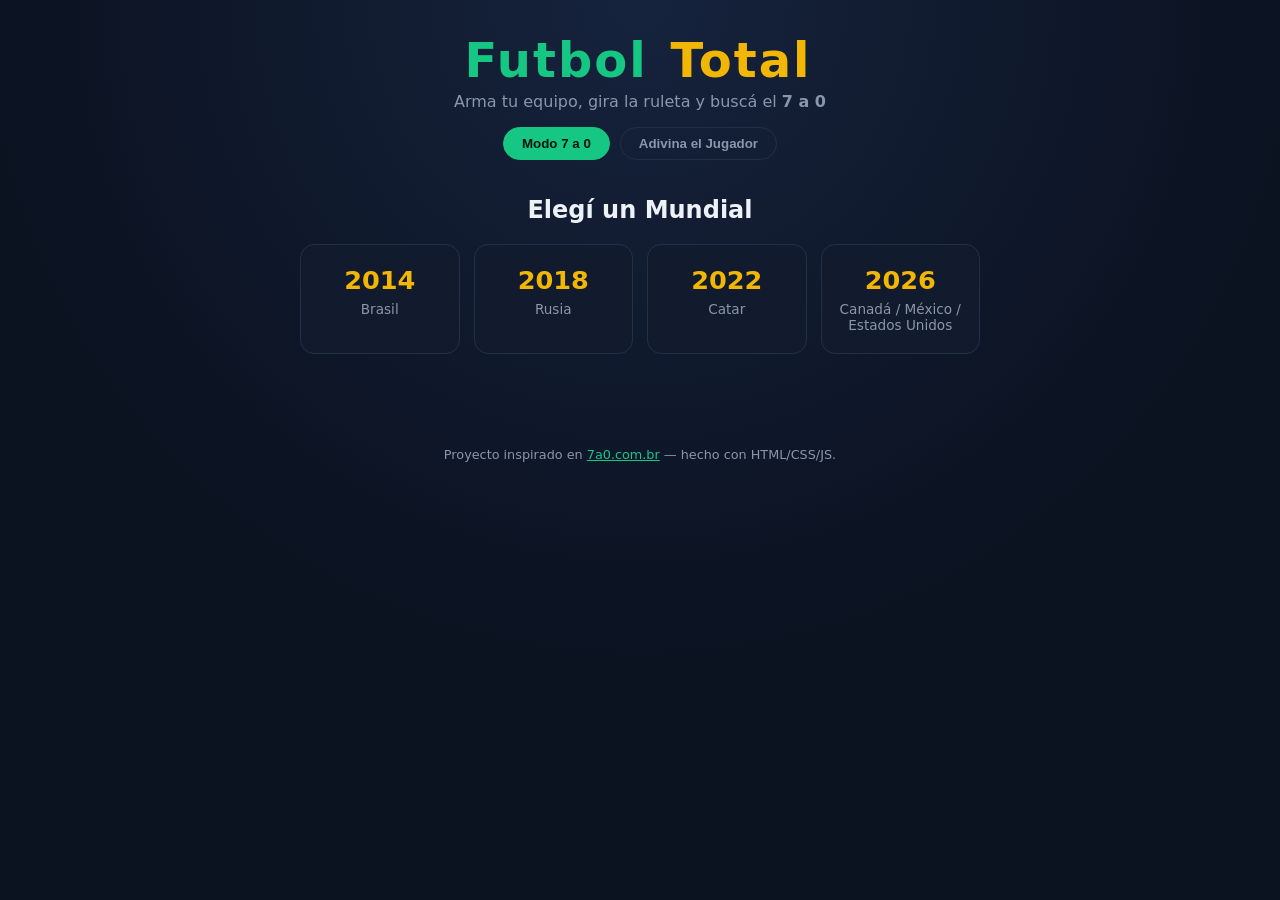
==== index.html @ fe89f57c "Add files via upload" ====
<!DOCTYPE html>
<html lang="es">
<head>
<meta charset="UTF-8">
<meta name="viewport" content="width=device-width, initial-scale=1.0">
<title>Futbol Total — Arma tu equipo de leyendas</title>
<link rel="stylesheet" href="style.css">
</head>
<body>

<header class="topbar">
  <div class="logo">Futbol <span class="dash">Total</span></div>
  <p class="tagline">Arma tu equipo, gira la ruleta y buscá el <strong>7 a 0</strong></p>
  <nav class="mode-switch">
    <button id="mode-draft" class="mode-btn active" type="button">Modo 7 a 0</button>
    <button id="mode-guess" class="mode-btn" type="button">Adivina el Jugador</button>
  </nav>
</header>

<main id="app-draft">

  <!-- Paso 1: elegir mundial -->
  <section id="screen-edition" class="screen active">
    <h2>Elegí un Mundial</h2>
    <div id="edition-list" class="edition-grid"></div>
  </section>

  <!-- Paso 2: elegir formación -->
  <section id="screen-formation" class="screen">
    <h2>Elegí una formación</h2>
    <p class="subtitle">Define qué posiciones vas a necesitar completar</p>
    <div id="formation-list" class="edition-grid"></div>
  </section>

  <!-- Paso 3: draft de jugadores -->
  <section id="screen-draft" class="screen">
    <h2>Armá tu equipo</h2>
    <p class="subtitle">Necesitás <strong>11 jugadores</strong> para completar tu plantel</p>

    <div id="position-needs" class="position-needs"></div>

    <div class="draft-mode-switch">
      <button id="draft-mode-wheel" class="mode-btn active" type="button">Girar la ruleta</button>
      <button id="draft-mode-manual" class="mode-btn" type="button">Elegir manualmente</button>
    </div>

    <div id="draft-wheel-panel">
      <div class="wheel-wrap">
        <div id="wheel" class="wheel"></div>
        <div class="wheel-pointer"></div>
      </div>
      <button id="btn-spin" class="btn btn-primary">Girar la ruleta</button>

      <div id="wheel-team-pick" class="wheel-team-pick" hidden>
        <h4>Te tocó <span id="wheel-team-name"></span> — elegí un jugador</h4>
        <input id="wheel-team-filter" class="manual-filter" type="text" placeholder="Buscar jugador...">
        <div id="wheel-team-players" class="manual-player-list"></div>
      </div>
    </div>

    <div id="draft-manual-panel" hidden>
      <input id="manual-filter" class="manual-filter" type="text" placeholder="Buscar jugador o selección...">
      <div id="manual-player-list" class="manual-player-list"></div>
    </div>

    <div class="squad">
      <h3>Tu equipo <span id="squad-count">(0/5)</span></h3>
      <ul id="squad-list" class="squad-list"></ul>
    </div>

    <button id="btn-play" class="btn btn-accent" disabled>Jugar el torneo</button>
  </section>

  <!-- Paso 3: torneo / partidos -->
  <section id="screen-match" class="screen">
    <h2 id="match-phase-title">Fase de Grupos</h2>
    <p class="subtitle" id="match-phase-subtitle">Jugá tus partidos de grupo</p>

    <div id="group-table-wrap" class="group-table-wrap">
      <table class="group-table">
        <thead>
          <tr>
            <th>Equipo</th><th>Pts</th><th>PJ</th><th>G</th><th>E</th><th>P</th><th>GF</th><th>GC</th><th>DG</th>
          </tr>
        </thead>
        <tbody id="group-table-body"></tbody>
      </table>
    </div>

    <div class="scoreboard">
      <div class="side">
        <span class="side-label">Tu equipo</span>
        <span id="score-you" class="score">0</span>
      </div>
      <span class="vs">VS</span>
      <div class="side">
        <span id="opponent-name" class="side-label">Rival</span>
        <span id="score-opp" class="score">0</span>
      </div>
    </div>

    <div class="round-tracker" id="round-tracker"></div>

    <button id="btn-next-match" class="btn btn-primary">Jugar siguiente partido</button>

    <div id="match-log" class="match-log"></div>
  </section>

  <!-- Paso 4: resultado final -->
  <section id="screen-result" class="screen">
    <h2 id="result-title">Resultado</h2>
    <p id="result-text" class="subtitle"></p>
    <button id="btn-restart" class="btn btn-primary">Jugar de nuevo</button>
  </section>

</main>

<main id="app-guess" hidden>

  <section id="guess-screen" class="screen active">
    <h2>Adivina el Jugador</h2>
    <p class="subtitle" id="guess-subtitle">Tenés <strong id="guess-remaining">8</strong> intentos</p>

    <div id="guess-edition-picker" class="edition-pill-group"></div>

    <form id="guess-form" class="guess-form" autocomplete="off">
      <div class="guess-input-wrap">
        <input
          id="guess-input"
          type="text"
          placeholder="Escribí el nombre de un jugador..."
          autocomplete="off"
          required
        >
        <ul id="guess-suggestions" class="guess-suggestions" hidden></ul>
      </div>
      <button type="submit" class="btn btn-primary">Adivinar</button>
    </form>

    <div class="hint-box">
      <button id="btn-hint" type="button" class="btn btn-hint">💡 Pedir pista (0/4)</button>
      <ul id="hints-list" class="hints-list"></ul>
    </div>

    <div class="guess-table-wrap">
      <table class="guess-table">
        <thead>
          <tr>
            <th>Jugador</th>
            <th>Selección</th>
            <th>Confederación</th>
            <th>Grupo</th>
            <th>Inicial</th>
            <th>Letras</th>
            <th>Coincidencia</th>
          </tr>
        </thead>
        <tbody id="guess-tbody"></tbody>
      </table>
    </div>

    <div id="guess-result" class="guess-result"></div>
    <button id="btn-guess-restart" class="btn btn-accent" hidden>Jugar de nuevo</button>
  </section>

</main>

<footer>
  <p>Proyecto inspirado en <a href="https://7a0.com.br/es" target="_blank" rel="noopener">7a0.com.br</a> — hecho con HTML/CSS/JS.</p>
</footer>

<script src="data/mundiales.js?v=13"></script>
<script src="data/confederaciones.js?v=13"></script>
<script src="data/banderas.js?v=13"></script>
<script src="game.js?v=13"></script>
<script src="guess.js?v=13"></script>
<script src="mode-switch.js?v=13"></script>
</body>
</html>
---- style.css ----
:root {
  --bg: #0b1220;
  --bg-card: #121b2e;
  --green: #16c784;
  --green-dark: #0e9c68;
  --gold: #f2b705;
  --red: #e5484d;
  --text: #eef2f7;
  --text-dim: #8996ab;
  --border: #223047;
}

* { box-sizing: border-box; }

[hidden] { display: none !important; }

body {
  margin: 0;
  min-height: 100vh;
  background: radial-gradient(circle at 50% 0%, #16233d 0%, var(--bg) 60%);
  color: var(--text);
  font-family: "Segoe UI", system-ui, -apple-system, sans-serif;
  display: flex;
  flex-direction: column;
  align-items: center;
}

.topbar {
  text-align: center;
  padding: 32px 16px 16px;
}

.logo {
  font-size: 3rem;
  font-weight: 900;
  letter-spacing: 2px;
  color: var(--green);
}
.logo .dash {
  color: var(--gold);
  margin: 0 4px;
}

.tagline {
  color: var(--text-dim);
  margin: 4px 0 0;
}

main {
  width: 100%;
  max-width: 720px;
  padding: 0 20px 60px;
}

.screen {
  display: none;
  animation: fade .25s ease;
}
.screen.active {
  display: block;
}

@keyframes fade {
  from { opacity: 0; transform: translateY(6px); }
  to { opacity: 1; transform: translateY(0); }
}

h2 {
  text-align: center;
  margin-bottom: 4px;
}

.subtitle {
  text-align: center;
  color: var(--text-dim);
  margin-top: 0;
}

/* Selección de edición */
.edition-grid {
  display: grid;
  grid-template-columns: repeat(auto-fit, minmax(140px, 1fr));
  gap: 14px;
  margin-top: 20px;
}

.edition-card {
  background: var(--bg-card);
  border: 1px solid var(--border);
  border-radius: 14px;
  padding: 20px 14px;
  text-align: center;
  cursor: pointer;
  transition: transform .15s ease, border-color .15s ease;
}
.edition-card:hover {
  transform: translateY(-4px);
  border-color: var(--green);
}
.edition-card .year {
  font-size: 1.6rem;
  font-weight: 800;
  color: var(--gold);
}
.edition-card .host {
  color: var(--text-dim);
  font-size: .85rem;
  margin-top: 6px;
}

/* Ruleta */
.wheel-wrap {
  position: relative;
  width: 220px;
  height: 220px;
  margin: 24px auto;
}
.wheel {
  width: 100%;
  height: 100%;
  border-radius: 50%;
  border: 6px solid var(--gold);
  background: conic-gradient(var(--green) 0 25%, var(--green-dark) 25% 50%, var(--green) 50% 75%, var(--green-dark) 75% 100%);
  display: flex;
  align-items: center;
  justify-content: center;
  font-weight: 700;
  text-align: center;
  padding: 20px;
  transition: transform 2.2s cubic-bezier(.17,.67,.2,1.01);
}
.wheel-pointer {
  position: absolute;
  top: -10px;
  left: 50%;
  transform: translateX(-50%);
  width: 0; height: 0;
  border-left: 10px solid transparent;
  border-right: 10px solid transparent;
  border-top: 18px solid var(--red);
}

.btn {
  display: block;
  margin: 20px auto;
  padding: 12px 28px;
  border: none;
  border-radius: 999px;
  font-size: 1rem;
  font-weight: 700;
  cursor: pointer;
  transition: opacity .15s ease, transform .1s ease;
}
.btn:active { transform: scale(.97); }
.btn:disabled { opacity: .4; cursor: not-allowed; }

.btn-primary {
  background: var(--green);
  color: #04140c;
}
.btn-accent {
  background: var(--gold);
  color: #241a00;
}

.squad {
  background: var(--bg-card);
  border: 1px solid var(--border);
  border-radius: 14px;
  padding: 16px 20px;
  margin-top: 24px;
}
.squad h3 {
  margin-top: 0;
}
.squad-list {
  list-style: none;
  padding: 0;
  margin: 0;
  display: flex;
  flex-direction: column;
  gap: 8px;
}
.squad-list li {
  background: var(--bg);
  border: 1px solid var(--border);
  border-radius: 8px;
  padding: 8px 12px;
  display: flex;
  justify-content: space-between;
}
.squad-list .player-team {
  color: var(--text-dim);
  font-size: .85rem;
}

/* Marcador */
.scoreboard {
  display: flex;
  align-items: center;
  justify-content: center;
  gap: 24px;
  margin: 24px 0;
}
.side {
  text-align: center;
  min-width: 120px;
}
.side-label {
  display: block;
  color: var(--text-dim);
  margin-bottom: 6px;
}
.score {
  font-size: 2.6rem;
  font-weight: 900;
}
.vs {
  color: var(--gold);
  font-weight: 700;
}

.round-tracker {
  display: flex;
  justify-content: center;
  gap: 8px;
  margin-bottom: 20px;
}
.round-dot {
  width: 14px;
  height: 14px;
  border-radius: 50%;
  background: var(--border);
}
.round-dot.win { background: var(--green); }
.round-dot.lose { background: var(--red); }
.round-dot.current { outline: 2px solid var(--gold); }

.match-log {
  margin-top: 20px;
  display: flex;
  flex-direction: column;
  gap: 6px;
}
.match-log .entry {
  background: var(--bg-card);
  border: 1px solid var(--border);
  border-radius: 8px;
  padding: 8px 12px;
  font-size: .9rem;
}

footer {
  color: var(--text-dim);
  font-size: .8rem;
  text-align: center;
  padding: 20px;
}
footer a {
  color: var(--green);
}

#result-title.win { color: var(--green); }
#result-title.lose { color: var(--red); }

/* Switch de modo */
.mode-switch {
  display: flex;
  justify-content: center;
  gap: 10px;
  margin-top: 16px;
}
.mode-btn {
  background: transparent;
  border: 1px solid var(--border);
  color: var(--text-dim);
  padding: 8px 18px;
  border-radius: 999px;
  font-weight: 700;
  cursor: pointer;
}
.mode-btn.active {
  background: var(--green);
  border-color: var(--green);
  color: #04140c;
}

.edition-pill-group {
  display: flex;
  justify-content: center;
  flex-wrap: wrap;
  gap: 8px;
  margin: 14px 0 6px;
}
.pill-btn {
  background: var(--bg-card);
  border: 1px solid var(--border);
  color: var(--text);
  padding: 6px 16px;
  border-radius: 999px;
  font-weight: 700;
  cursor: pointer;
}
.pill-btn.active {
  background: var(--green);
  border-color: var(--green);
  color: #04140c;
}
.pill-btn.disabled {
  color: var(--text-dim);
  cursor: not-allowed;
  opacity: .5;
}

/* Adivina el jugador */
.guess-form {
  display: flex;
  gap: 10px;
  justify-content: center;
  margin: 20px auto;
  max-width: 480px;
}
.guess-input-wrap {
  position: relative;
  flex: 1;
}
.guess-input-wrap input {
  width: 100%;
  padding: 10px 14px;
  border-radius: 8px;
  border: 1px solid var(--border);
  background: var(--bg-card);
  color: var(--text);
  font-size: 1rem;
}
.guess-form .btn {
  margin: 0;
}

.guess-suggestions {
  position: absolute;
  top: calc(100% + 6px);
  left: 0;
  right: 0;
  z-index: 20;
  list-style: none;
  margin: 0;
  padding: 4px;
  background: var(--bg-card);
  border: 1px solid var(--border);
  border-radius: 10px;
  box-shadow: 0 8px 20px rgba(0, 0, 0, .4);
  max-height: 280px;
  overflow-y: auto;
}
.suggestion-item {
  display: flex;
  align-items: center;
  gap: 10px;
  padding: 8px 10px;
  border-radius: 6px;
  cursor: pointer;
}
.suggestion-item:hover {
  background: rgba(22, 199, 132, .15);
}
.suggestion-flag {
  font-size: 1.1rem;
}
.suggestion-name {
  flex: 1;
  text-align: left;
}
.suggestion-team {
  color: var(--text-dim);
  font-size: .8rem;
}

.hint-box {
  text-align: center;
  margin: 4px 0 18px;
}
.btn-hint {
  background: transparent;
  border: 1px dashed var(--gold);
  color: var(--gold);
  padding: 8px 18px;
  border-radius: 999px;
  font-weight: 700;
  cursor: pointer;
}
.btn-hint:disabled {
  opacity: .4;
  cursor: not-allowed;
}
.hints-list {
  list-style: none;
  margin: 10px auto 0;
  padding: 0;
  max-width: 420px;
  display: flex;
  flex-direction: column;
  gap: 6px;
}
.hints-list li {
  background: var(--bg-card);
  border: 1px solid var(--border);
  border-left: 3px solid var(--gold);
  border-radius: 6px;
  padding: 8px 12px;
  text-align: left;
  font-size: .9rem;
}

.guess-table-wrap {
  overflow-x: auto;
  margin-top: 10px;
}
.guess-table {
  width: 100%;
  border-collapse: collapse;
  font-size: .9rem;
}
.guess-table th, .guess-table td {
  padding: 8px 10px;
  text-align: center;
  border-bottom: 1px solid var(--border);
}
.guess-table th {
  color: var(--text-dim);
  font-weight: 600;
}
.guess-table td.cell.hit {
  background: rgba(22, 199, 132, .25);
  color: var(--green);
  font-weight: 700;
}
.guess-table td.cell.miss {
  background: rgba(229, 72, 77, .12);
  color: var(--text-dim);
}

.tiles-cell {
  text-align: left;
}
.tiles {
  display: inline-flex;
  gap: 3px;
  flex-wrap: wrap;
}
.tile {
  display: inline-flex;
  align-items: center;
  justify-content: center;
  width: 22px;
  height: 22px;
  border-radius: 4px;
  font-size: .75rem;
  font-weight: 800;
  text-transform: uppercase;
  color: var(--text);
  background: var(--bg);
  border: 1px solid var(--border);
}
.tile.hit {
  background: var(--green);
  border-color: var(--green);
  color: #04140c;
}
.tile.present {
  background: var(--gold);
  border-color: var(--gold);
  color: #241a00;
}
.tile.absent {
  background: var(--bg);
  color: var(--text-dim);
}
.tile.space {
  border: none;
  background: transparent;
  width: 10px;
}

.guess-result {
  text-align: center;
  margin-top: 16px;
  font-weight: 700;
  min-height: 1.4em;
}
.guess-result.win { color: var(--green); }
.guess-result.lose { color: var(--red); }
.guess-result.error { color: var(--gold); }

/* Selector de modo de draft */
.draft-mode-switch {
  display: flex;
  justify-content: center;
  gap: 10px;
  margin: 16px 0;
}

.wheel-team-pick {
  max-width: 480px;
  margin: 18px auto 0;
  text-align: center;
}
.wheel-team-pick h4 {
  margin: 0 0 10px;
}

.position-needs {
  display: flex;
  justify-content: center;
  flex-wrap: wrap;
  gap: 8px;
  margin: 4px 0 16px;
}
.need-pill {
  background: var(--bg-card);
  border: 1px solid var(--border);
  border-radius: 999px;
  padding: 5px 14px;
  font-size: .85rem;
  font-weight: 700;
  color: var(--text-dim);
}
.need-pill.done {
  border-color: var(--green);
  color: var(--green);
}

.pos-badge {
  display: inline-block;
  background: var(--border);
  color: var(--text);
  font-size: .7rem;
  font-weight: 800;
  padding: 1px 6px;
  border-radius: 4px;
  margin-right: 4px;
}

/* Selección manual de jugadores */
.manual-filter {
  display: block;
  width: 100%;
  max-width: 480px;
  margin: 0 auto 14px;
  padding: 10px 14px;
  border-radius: 8px;
  border: 1px solid var(--border);
  background: var(--bg-card);
  color: var(--text);
  font-size: 1rem;
}
.manual-player-list {
  max-height: 320px;
  overflow-y: auto;
  border: 1px solid var(--border);
  border-radius: 10px;
  background: var(--bg-card);
}
.manual-row {
  display: flex;
  align-items: center;
  gap: 10px;
  padding: 8px 12px;
  border-bottom: 1px solid var(--border);
}
.manual-row:last-child { border-bottom: none; }
.manual-name { flex: 1; }
.manual-team { color: var(--text-dim); font-size: .85rem; }

.btn-mini {
  border: 1px solid var(--green);
  background: transparent;
  color: var(--green);
  border-radius: 999px;
  padding: 4px 12px;
  font-size: .8rem;
  font-weight: 700;
  cursor: pointer;
}
.btn-mini.added {
  border-color: var(--red);
  color: var(--red);
}
.btn-mini:disabled {
  opacity: .35;
  cursor: not-allowed;
}

.squad-list li {
  align-items: center;
}
.squad-list li .btn-mini {
  border-color: var(--red);
  color: var(--red);
}

/* Tabla de grupo */
.group-table-wrap {
  overflow-x: auto;
  margin: 16px 0;
}
.group-table {
  width: 100%;
  border-collapse: collapse;
  font-size: .85rem;
}
.group-table th, .group-table td {
  padding: 6px 8px;
  text-align: center;
  border-bottom: 1px solid var(--border);
}
.group-table th:first-child, .group-table td:first-child {
  text-align: left;
}
.group-table th {
  color: var(--text-dim);
  font-weight: 600;
}
.group-table tr.qualified-row td {
  color: var(--green);
}
.group-table tr.you-row td {
  font-weight: 800;
  color: var(--gold);
}
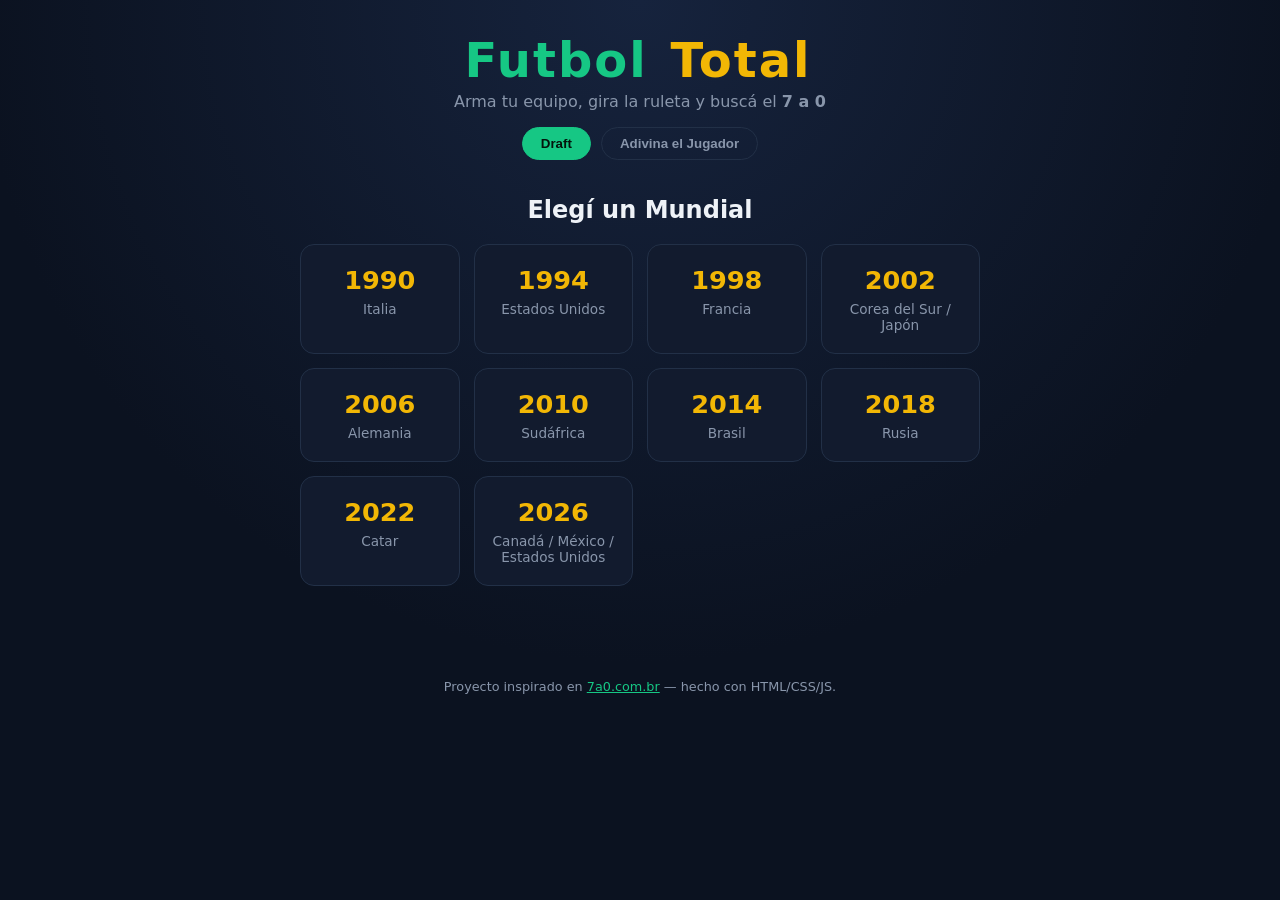
==== commit d1ec4634: "Update index.html" ====
--- a/index.html
+++ b/index.html
@@ -12,7 +12,7 @@
   <div class="logo">Futbol <span class="dash">Total</span></div>
   <p class="tagline">Arma tu equipo, gira la ruleta y buscá el <strong>7 a 0</strong></p>
   <nav class="mode-switch">
-    <button id="mode-draft" class="mode-btn active" type="button">Modo 7 a 0</button>
+    <button id="mode-draft" class="mode-btn active" type="button">Draft</button>
     <button id="mode-guess" class="mode-btn" type="button">Adivina el Jugador</button>
   </nav>
 </header>
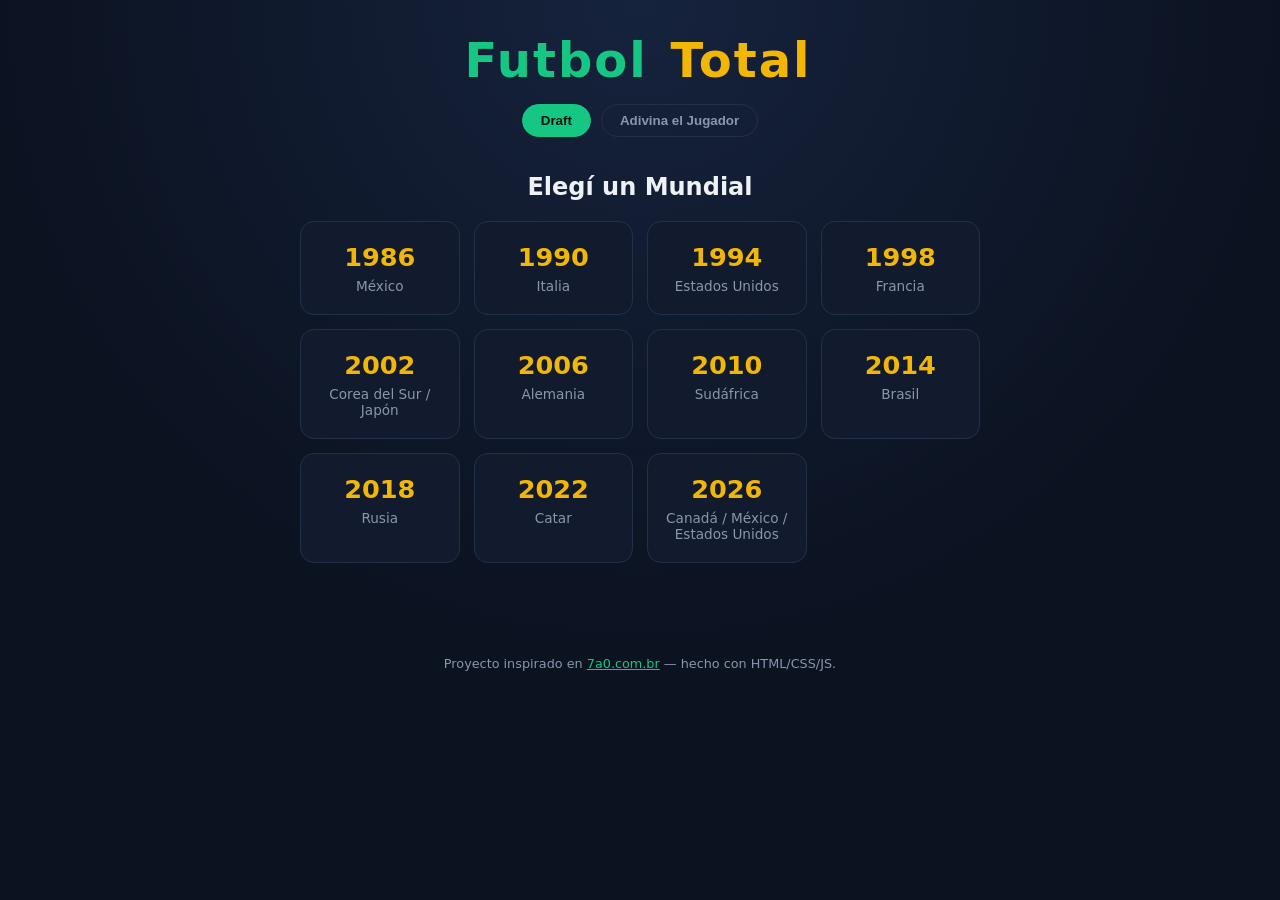
==== commit 91a77ff6: "agregar mundiales y medias" ====
--- a/index.html
+++ b/index.html
@@ -10,7 +10,6 @@
 
 <header class="topbar">
   <div class="logo">Futbol <span class="dash">Total</span></div>
-  <p class="tagline">Arma tu equipo, gira la ruleta y buscá el <strong>7 a 0</strong></p>
   <nav class="mode-switch">
     <button id="mode-draft" class="mode-btn active" type="button">Draft</button>
     <button id="mode-guess" class="mode-btn" type="button">Adivina el Jugador</button>
@@ -172,6 +171,7 @@
 <script src="data/mundiales.js?v=13"></script>
 <script src="data/confederaciones.js?v=13"></script>
 <script src="data/banderas.js?v=13"></script>
+<script src="data/ratings.js?v=13"></script>
 <script src="game.js?v=13"></script>
 <script src="guess.js?v=13"></script>
 <script src="mode-switch.js?v=13"></script>
--- a/style.css
+++ b/style.css
@@ -541,6 +541,30 @@
   margin-right: 4px;
 }
 
+.rating-badge {
+  display: inline-block;
+  min-width: 22px;
+  text-align: center;
+  font-size: .7rem;
+  font-weight: 800;
+  padding: 1px 6px;
+  border-radius: 4px;
+  margin-right: 4px;
+  background: rgba(148, 163, 184, .15);
+  color: var(--text-dim);
+  border: 1px solid var(--border);
+}
+.rating-badge.tier-elite {
+  background: rgba(250, 204, 21, .15);
+  color: #facc15;
+  border-color: rgba(250, 204, 21, .4);
+}
+.rating-badge.tier-great {
+  background: rgba(52, 211, 153, .15);
+  color: var(--green);
+  border-color: rgba(52, 211, 153, .4);
+}
+
 /* Selección manual de jugadores */
 .manual-filter {
   display: block;
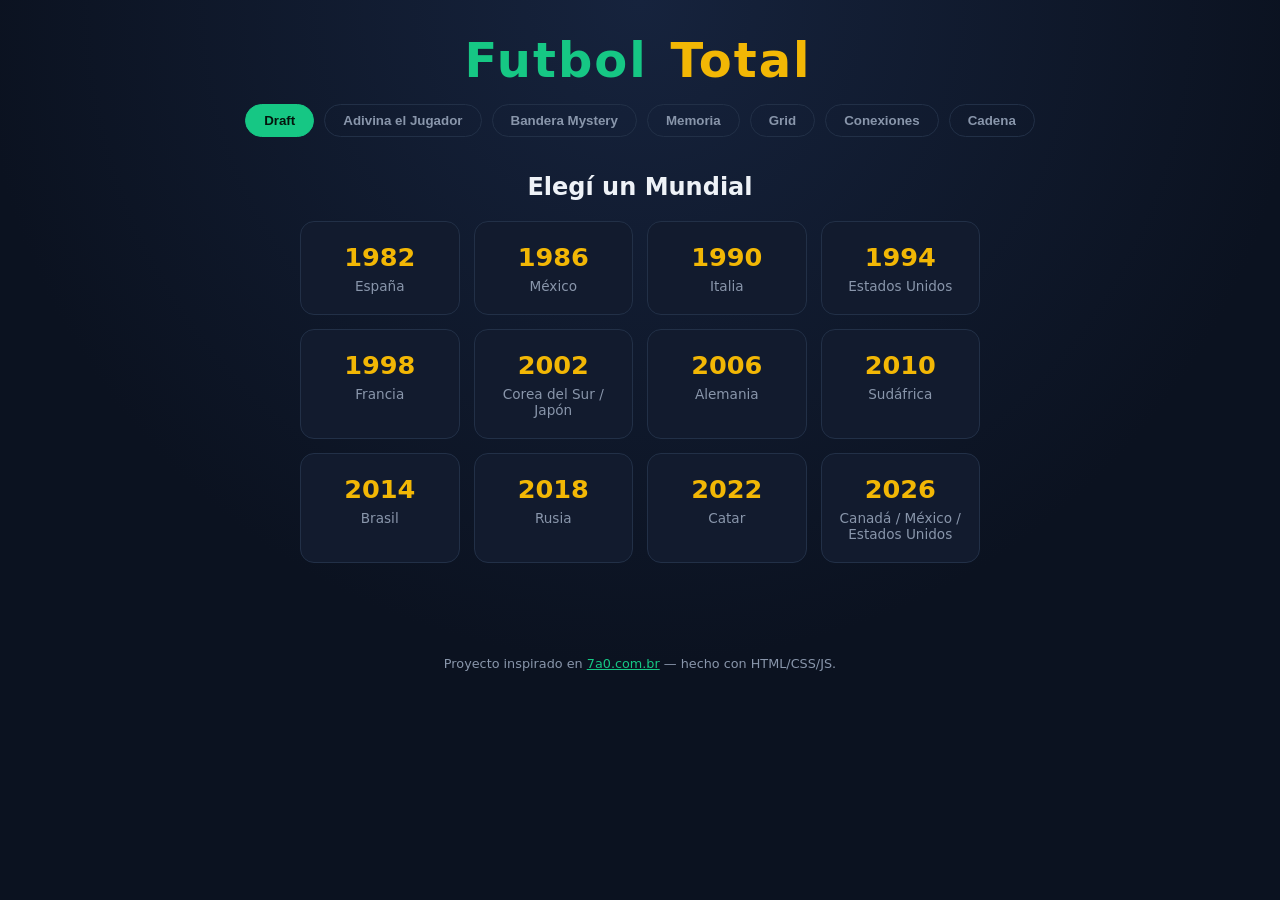
==== commit 5b8bf02d: "upgrade" ====
--- a/index.html
+++ b/index.html
@@ -13,6 +13,11 @@
   <nav class="mode-switch">
     <button id="mode-draft" class="mode-btn active" type="button">Draft</button>
     <button id="mode-guess" class="mode-btn" type="button">Adivina el Jugador</button>
+    <button id="mode-flags" class="mode-btn" type="button">Bandera Mystery</button>
+    <button id="mode-memory" class="mode-btn" type="button">Memoria</button>
+    <button id="mode-grid" class="mode-btn" type="button">Grid</button>
+    <button id="mode-connections" class="mode-btn" type="button">Conexiones</button>
+    <button id="mode-link" class="mode-btn" type="button">Cadena</button>
   </nav>
 </header>
 
@@ -60,6 +65,11 @@
     <div id="draft-manual-panel" hidden>
       <input id="manual-filter" class="manual-filter" type="text" placeholder="Buscar jugador o selección...">
       <div id="manual-player-list" class="manual-player-list"></div>
+    </div>
+
+    <div class="ai-tools">
+      <button id="btn-ai-complete" class="btn btn-ai" type="button">🤖 Completar con IA</button>
+      <button id="btn-ideal-squad" class="btn btn-ai" type="button">🏆 Equipo ideal (IA)</button>
     </div>
 
     <div class="squad">
@@ -97,6 +107,8 @@
         <span id="score-opp" class="score">0</span>
       </div>
     </div>
+
+    <div id="match-preview" class="match-preview"></div>
 
     <div class="round-tracker" id="round-tracker"></div>
 
@@ -164,16 +176,147 @@
 
 </main>
 
+<main id="app-flags" hidden>
+
+  <section id="flags-screen" class="screen active">
+    <h2>Bandera Mystery</h2>
+    <p class="subtitle">¿De qué selección es esta bandera?</p>
+
+    <div class="flag-stats">
+      <span>Racha: <strong id="flags-streak">0</strong></span>
+      <span>Mejor racha: <strong id="flags-best">0</strong></span>
+      <span>Aciertos: <strong id="flags-score">0/0</strong></span>
+    </div>
+
+    <div id="flags-emoji" class="flag-mystery-emoji">🏳️</div>
+
+    <div id="flags-options" class="flag-options"></div>
+
+    <div id="flags-feedback" class="guess-result"></div>
+    <button id="btn-flags-next" class="btn btn-primary" type="button" hidden>Siguiente bandera</button>
+  </section>
+
+</main>
+
+<main id="app-memory" hidden>
+
+  <section id="memory-screen" class="screen active">
+    <h2>Memoria de Banderas</h2>
+    <p class="subtitle" id="memory-subtitle">Encontrá todos los pares</p>
+
+    <div id="memory-difficulty" class="edition-pill-group"></div>
+
+    <div class="memory-stats">
+      <span>Movimientos: <strong id="memory-moves">0</strong></span>
+      <span>Pares: <strong id="memory-pairs">0/0</strong></span>
+    </div>
+
+    <div id="memory-grid" class="memory-grid"></div>
+
+    <div id="memory-result" class="guess-result"></div>
+    <button id="btn-memory-restart" class="btn btn-accent" type="button" hidden>Jugar de nuevo</button>
+  </section>
+
+</main>
+
+<main id="app-grid" hidden>
+
+  <section id="grid-screen" class="screen active">
+    <h2>Grid Mundialista</h2>
+    <p class="subtitle">Nombrá un jugador que cumpla las dos categorías de cada celda (un jugador por celda, una selección por celda)</p>
+
+    <div class="grid-stats">
+      <span>Aciertos: <strong id="grid-score">0/9</strong></span>
+    </div>
+
+    <div id="grid-board" class="grid-board"></div>
+
+    <div id="grid-result" class="guess-result"></div>
+    <button id="btn-grid-new" class="btn btn-accent" type="button">Nueva grilla</button>
+  </section>
+
+</main>
+
+<main id="app-connections" hidden>
+
+  <section id="connections-screen" class="screen active">
+    <h2>Conexiones Mundialista</h2>
+    <p class="subtitle" id="connections-subtitle">Agrupá de a 4 los jugadores que compartieron grupo en un Mundial</p>
+
+    <div class="connections-stats">
+      <span>Errores restantes: <strong id="connections-mistakes">4</strong></span>
+    </div>
+
+    <div id="connections-solved" class="connections-solved"></div>
+    <div id="connections-board" class="connections-board"></div>
+
+    <div class="connections-controls">
+      <button id="btn-connections-deselect" class="btn-mini" type="button">Deseleccionar</button>
+      <button id="btn-connections-shuffle" class="btn-mini" type="button">Mezclar</button>
+      <button id="btn-connections-submit" class="btn btn-primary" type="button" disabled>Enviar</button>
+    </div>
+
+    <div id="connections-message" class="guess-result"></div>
+    <button id="btn-connections-new" class="btn btn-accent" type="button">Nueva ronda</button>
+  </section>
+
+</main>
+
+<main id="app-link" hidden>
+
+  <section id="link-screen" class="screen active">
+    <h2>Cadena Mundialista</h2>
+    <p class="subtitle">Conectá selecciones que compartieron grupo en algún Mundial hasta llegar al objetivo</p>
+
+    <div class="link-stats">
+      <span>Pasos: <strong id="link-steps">0</strong></span>
+      <span>Errores: <strong id="link-mistakes">0</strong></span>
+      <span>Pistas: <strong id="link-hints">3</strong></span>
+    </div>
+
+    <div class="link-target">Llegá a: <strong id="link-target-team"></strong></div>
+
+    <div id="link-chain" class="link-chain"></div>
+
+    <form id="link-form" class="guess-form" autocomplete="off">
+      <div class="guess-input-wrap">
+        <input
+          id="link-input"
+          type="text"
+          placeholder="Escribí una selección..."
+          autocomplete="off"
+          required
+        >
+        <ul id="link-suggestions" class="guess-suggestions" hidden></ul>
+      </div>
+      <button type="submit" class="btn btn-primary">Conectar</button>
+    </form>
+
+    <div class="hint-box">
+      <button id="btn-link-hint" type="button" class="btn btn-hint">💡 Pista</button>
+    </div>
+
+    <div id="link-result" class="guess-result"></div>
+    <button id="btn-link-new" class="btn btn-accent" type="button">Nueva cadena</button>
+  </section>
+
+</main>
+
 <footer>
   <p>Proyecto inspirado en <a href="https://7a0.com.br/es" target="_blank" rel="noopener">7a0.com.br</a> — hecho con HTML/CSS/JS.</p>
 </footer>
 
-<script src="data/mundiales.js?v=13"></script>
-<script src="data/confederaciones.js?v=13"></script>
-<script src="data/banderas.js?v=13"></script>
-<script src="data/ratings.js?v=13"></script>
-<script src="game.js?v=13"></script>
-<script src="guess.js?v=13"></script>
-<script src="mode-switch.js?v=13"></script>
+<script src="data/mundiales.js?v=15"></script>
+<script src="data/confederaciones.js?v=15"></script>
+<script src="data/banderas.js?v=15"></script>
+<script src="data/ratings.js?v=15"></script>
+<script src="game.js?v=15"></script>
+<script src="guess.js?v=15"></script>
+<script src="flags.js?v=15"></script>
+<script src="memory.js?v=15"></script>
+<script src="grid.js?v=15"></script>
+<script src="connections.js?v=15"></script>
+<script src="link.js?v=15"></script>
+<script src="mode-switch.js?v=15"></script>
 </body>
 </html>
--- a/style.css
+++ b/style.css
@@ -5,6 +5,8 @@
   --green-dark: #0e9c68;
   --gold: #f2b705;
   --red: #e5484d;
+  --blue: #4f8ff7;
+  --purple: #a78bfa;
   --text: #eef2f7;
   --text-dim: #8996ab;
   --border: #223047;
@@ -163,6 +165,53 @@
   color: #241a00;
 }
 
+.ai-tools {
+  display: flex;
+  justify-content: center;
+  flex-wrap: wrap;
+  gap: 10px;
+  margin-top: 16px;
+}
+.ai-tools .btn {
+  margin: 0;
+}
+.btn-ai {
+  background: transparent;
+  border: 1px solid var(--green);
+  color: var(--green);
+}
+.btn-ai:hover {
+  background: rgba(22, 199, 132, .12);
+}
+
+.match-preview {
+  background: var(--bg-card);
+  border: 1px solid var(--border);
+  border-radius: 12px;
+  padding: 12px 16px;
+  margin: 0 0 16px;
+  text-align: center;
+  font-size: .9rem;
+}
+.match-preview:empty {
+  display: none;
+}
+.match-preview .preview-label {
+  color: var(--gold);
+  font-weight: 700;
+  margin-bottom: 4px;
+}
+.match-preview .preview-line {
+  margin-top: 2px;
+  color: var(--text-dim);
+}
+.match-preview .preview-line strong {
+  color: var(--text);
+}
+.match-preview .preview-line.warn {
+  color: var(--red);
+}
+
 .squad {
   background: var(--bg-card);
   border: 1px solid var(--border);
@@ -249,6 +298,11 @@
   padding: 8px 12px;
   font-size: .9rem;
 }
+.match-log .entry-sub {
+  color: var(--text-dim);
+  font-size: .8rem;
+  margin-top: 3px;
+}
 
 footer {
   color: var(--text-dim);
@@ -267,10 +321,12 @@
 .mode-switch {
   display: flex;
   justify-content: center;
+  flex-wrap: wrap;
   gap: 10px;
   margin-top: 16px;
 }
 .mode-btn {
+  display: inline-block;
   background: transparent;
   border: 1px solid var(--border);
   color: var(--text-dim);
@@ -278,6 +334,7 @@
   border-radius: 999px;
   font-weight: 700;
   cursor: pointer;
+  text-decoration: none;
 }
 .mode-btn.active {
   background: var(--green);
@@ -652,3 +709,333 @@
   font-weight: 800;
   color: var(--gold);
 }
+
+/* Bandera Mystery */
+.flag-stats {
+  display: flex;
+  justify-content: center;
+  flex-wrap: wrap;
+  gap: 18px;
+  color: var(--text-dim);
+  font-size: .9rem;
+  margin: 10px 0 6px;
+}
+.flag-stats strong {
+  color: var(--text);
+}
+
+.flag-mystery-emoji {
+  font-size: 6rem;
+  text-align: center;
+  margin: 20px 0;
+  line-height: 1;
+}
+
+.flag-options {
+  display: grid;
+  grid-template-columns: repeat(auto-fit, minmax(160px, 1fr));
+  gap: 10px;
+  max-width: 520px;
+  margin: 0 auto;
+}
+.flag-option-btn {
+  background: var(--bg-card);
+  border: 1px solid var(--border);
+  color: var(--text);
+  padding: 14px 10px;
+  border-radius: 10px;
+  font-size: 1rem;
+  font-weight: 700;
+  cursor: pointer;
+}
+.flag-option-btn:hover:not(:disabled) {
+  border-color: var(--green);
+}
+.flag-option-btn:disabled {
+  cursor: not-allowed;
+}
+.flag-option-btn.correct {
+  background: rgba(22, 199, 132, .25);
+  border-color: var(--green);
+  color: var(--green);
+}
+.flag-option-btn.wrong {
+  background: rgba(229, 72, 77, .2);
+  border-color: var(--red);
+  color: var(--red);
+}
+
+/* Memoria de banderas */
+.memory-stats {
+  display: flex;
+  justify-content: center;
+  flex-wrap: wrap;
+  gap: 18px;
+  color: var(--text-dim);
+  font-size: .9rem;
+  margin: 6px 0 16px;
+}
+.memory-stats strong {
+  color: var(--text);
+}
+
+.memory-grid {
+  display: grid;
+  grid-template-columns: repeat(var(--memory-cols, 4), 1fr);
+  gap: 8px;
+  max-width: 480px;
+  margin: 0 auto 16px;
+}
+.memory-card {
+  aspect-ratio: 1;
+  background: var(--bg-card);
+  border: 1px solid var(--border);
+  border-radius: 10px;
+  font-size: 1.6rem;
+  display: flex;
+  align-items: center;
+  justify-content: center;
+  cursor: pointer;
+  transition: transform .15s ease, background .15s ease;
+}
+.memory-card:disabled {
+  cursor: default;
+}
+.memory-card.flipped {
+  background: var(--bg);
+  border-color: var(--gold);
+}
+.memory-card.matched {
+  background: rgba(22, 199, 132, .2);
+  border-color: var(--green);
+}
+
+/* Grid Mundialista */
+.grid-stats {
+  display: flex;
+  justify-content: center;
+  color: var(--text-dim);
+  font-size: .9rem;
+  margin: 10px 0 16px;
+}
+.grid-stats strong {
+  color: var(--text);
+}
+
+.grid-board {
+  display: grid;
+  grid-template-columns: minmax(72px, 100px) repeat(3, 1fr);
+  gap: 4px;
+  margin: 0 auto 16px;
+}
+.grid-cell {
+  min-height: 74px;
+  border-radius: 8px;
+  display: flex;
+  flex-direction: column;
+  align-items: center;
+  justify-content: center;
+  text-align: center;
+  padding: 6px;
+  font-size: .75rem;
+}
+.grid-cell.corner {
+  background: transparent;
+}
+.grid-cell.header {
+  background: var(--bg-card);
+  border: 1px solid var(--border);
+  color: var(--text-dim);
+  font-weight: 700;
+  line-height: 1.2;
+}
+.grid-cell.guess {
+  position: relative;
+  background: var(--bg-card);
+  border: 1px solid var(--border);
+  cursor: pointer;
+  font-size: 1.4rem;
+  color: var(--text-dim);
+}
+.grid-cell.guess.correct {
+  background: rgba(22, 199, 132, .18);
+  border-color: var(--green);
+}
+.grid-cell.guess.correct .grid-cell-name {
+  color: var(--green);
+}
+.grid-cell.guess.wrong {
+  background: rgba(229, 72, 77, .15);
+  border-color: var(--red);
+}
+.grid-cell.guess.wrong .grid-cell-name {
+  color: var(--red);
+}
+.grid-cell-name {
+  font-size: .82rem;
+  font-weight: 800;
+  color: var(--text);
+  word-break: break-word;
+}
+.grid-cell-sub {
+  font-size: .68rem;
+  color: var(--text-dim);
+  margin-top: 2px;
+}
+.grid-cell-input {
+  width: 100%;
+  padding: 6px;
+  border-radius: 6px;
+  border: 1px solid var(--gold);
+  background: var(--bg);
+  color: var(--text);
+  font-size: .8rem;
+  text-align: center;
+}
+
+/* Conexiones Mundialista */
+.connections-stats {
+  display: flex;
+  justify-content: center;
+  color: var(--text-dim);
+  font-size: .9rem;
+  margin: 10px 0 16px;
+}
+.connections-stats strong {
+  color: var(--text);
+}
+
+.connections-solved {
+  display: flex;
+  flex-direction: column;
+  gap: 6px;
+  margin-bottom: 10px;
+}
+.connections-solved-row {
+  border-radius: 10px;
+  padding: 10px 14px;
+  border: 1px solid var(--border);
+  text-align: center;
+}
+.connections-solved-label {
+  font-weight: 800;
+  margin-bottom: 2px;
+}
+.connections-solved-players {
+  font-size: .85rem;
+}
+.connections-solved-row.c1 {
+  background: rgba(79, 143, 247, .18);
+  border-color: var(--blue);
+  color: var(--blue);
+}
+.connections-solved-row.c2 {
+  background: rgba(22, 199, 132, .18);
+  border-color: var(--green);
+  color: var(--green);
+}
+.connections-solved-row.c3 {
+  background: rgba(242, 183, 5, .18);
+  border-color: var(--gold);
+  color: var(--gold);
+}
+.connections-solved-row.c4 {
+  background: rgba(167, 139, 250, .18);
+  border-color: var(--purple);
+  color: var(--purple);
+}
+
+.connections-board {
+  display: grid;
+  grid-template-columns: repeat(4, 1fr);
+  gap: 8px;
+  margin-bottom: 14px;
+}
+.connections-tile {
+  background: var(--bg-card);
+  border: 1px solid var(--border);
+  border-radius: 10px;
+  padding: 10px 4px;
+  min-height: 56px;
+  display: flex;
+  flex-direction: column;
+  align-items: center;
+  justify-content: center;
+  gap: 4px;
+  cursor: pointer;
+  font-size: .78rem;
+  font-weight: 700;
+  color: var(--text);
+}
+.connections-tile-flag {
+  font-size: 1.1rem;
+}
+.connections-tile.selected {
+  background: rgba(242, 183, 5, .2);
+  border-color: var(--gold);
+}
+.connections-tile.flash-wrong {
+  background: rgba(229, 72, 77, .25);
+  border-color: var(--red);
+}
+.connections-tile:disabled {
+  cursor: not-allowed;
+}
+
+.connections-controls {
+  display: flex;
+  justify-content: center;
+  flex-wrap: wrap;
+  gap: 10px;
+  margin-bottom: 6px;
+}
+.connections-controls .btn {
+  margin: 0;
+}
+
+/* Cadena Mundialista */
+.link-stats {
+  display: flex;
+  justify-content: center;
+  flex-wrap: wrap;
+  gap: 18px;
+  color: var(--text-dim);
+  font-size: .9rem;
+  margin: 10px 0 6px;
+}
+.link-stats strong {
+  color: var(--text);
+}
+
+.link-target {
+  text-align: center;
+  color: var(--text-dim);
+  margin-bottom: 14px;
+}
+.link-target strong {
+  color: var(--gold);
+}
+
+.link-chain {
+  display: flex;
+  flex-wrap: wrap;
+  justify-content: center;
+  align-items: center;
+  gap: 6px;
+  margin-bottom: 16px;
+}
+.link-chain-item {
+  background: var(--bg-card);
+  border: 1px solid var(--border);
+  border-radius: 999px;
+  padding: 6px 14px;
+  font-weight: 700;
+  font-size: .9rem;
+}
+.link-chain-item.reached {
+  border-color: var(--green);
+  color: var(--green);
+}
+.link-chain-arrow {
+  color: var(--text-dim);
+}
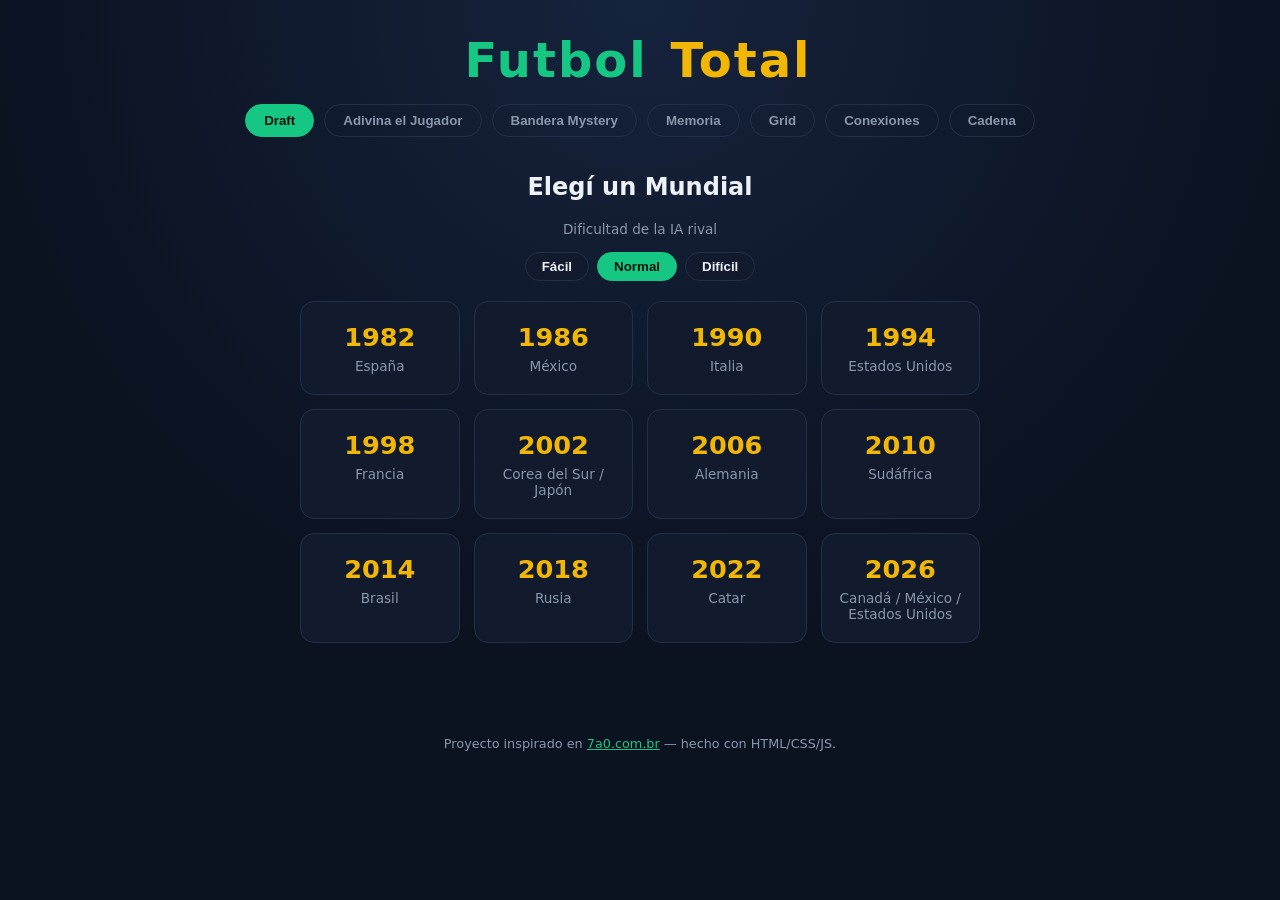
==== commit 12271675: "upgrade" ====
--- a/index.html
+++ b/index.html
@@ -26,6 +26,16 @@
   <!-- Paso 1: elegir mundial -->
   <section id="screen-edition" class="screen active">
     <h2>Elegí un Mundial</h2>
+
+    <div class="difficulty-picker">
+      <span class="difficulty-label">Dificultad de la IA rival</span>
+      <div id="difficulty-picker" class="edition-pill-group">
+        <button class="pill-btn" type="button" data-difficulty="easy">Fácil</button>
+        <button class="pill-btn active" type="button" data-difficulty="normal">Normal</button>
+        <button class="pill-btn" type="button" data-difficulty="hard">Difícil</button>
+      </div>
+    </div>
+
     <div id="edition-list" class="edition-grid"></div>
   </section>
 
@@ -182,7 +192,32 @@
     <h2>Bandera Mystery</h2>
     <p class="subtitle">¿De qué selección es esta bandera?</p>
 
+    <div class="flags-settings">
+      <div class="flags-setting-row">
+        <span class="difficulty-label">Modo de respuesta</span>
+        <div class="draft-mode-switch">
+          <button id="flags-mode-choice" class="mode-btn active" type="button">Opción múltiple</button>
+          <button id="flags-mode-write" class="mode-btn" type="button">Escribir el nombre</button>
+        </div>
+      </div>
+      <div class="flags-setting-row" id="flags-difficulty-row">
+        <span class="difficulty-label">Dificultad</span>
+        <div class="draft-mode-switch">
+          <button id="flags-diff-easy" class="mode-btn active" type="button">Fácil</button>
+          <button id="flags-diff-hard" class="mode-btn" type="button">Difícil</button>
+        </div>
+      </div>
+      <div class="flags-setting-row">
+        <span class="difficulty-label">Modo de tiempo</span>
+        <div class="draft-mode-switch">
+          <button id="flags-time-classic" class="mode-btn active" type="button">Clásico</button>
+          <button id="flags-time-timed" class="mode-btn" type="button">Contrarreloj (60s)</button>
+        </div>
+      </div>
+    </div>
+
     <div class="flag-stats">
+      <span id="flags-timer-wrap" hidden>⏱ <strong id="flags-timer">60</strong>s</span>
       <span>Racha: <strong id="flags-streak">0</strong></span>
       <span>Mejor racha: <strong id="flags-best">0</strong></span>
       <span>Aciertos: <strong id="flags-score">0/0</strong></span>
@@ -192,8 +227,23 @@
 
     <div id="flags-options" class="flag-options"></div>
 
+    <form id="flags-write-form" class="guess-form" autocomplete="off" hidden>
+      <div class="guess-input-wrap">
+        <input
+          id="flags-write-input"
+          type="text"
+          placeholder="Escribí el nombre del país..."
+          autocomplete="off"
+          required
+        >
+        <ul id="flags-write-suggestions" class="guess-suggestions" hidden></ul>
+      </div>
+      <button type="submit" class="btn btn-primary">Adivinar</button>
+    </form>
+
     <div id="flags-feedback" class="guess-result"></div>
     <button id="btn-flags-next" class="btn btn-primary" type="button" hidden>Siguiente bandera</button>
+    <button id="btn-flags-restart-timed" class="btn btn-accent" type="button" hidden>Jugar de nuevo</button>
   </section>
 
 </main>
@@ -225,14 +275,38 @@
     <h2>Grid Mundialista</h2>
     <p class="subtitle">Nombrá un jugador que cumpla las dos categorías de cada celda (un jugador por celda, una selección por celda)</p>
 
+    <div class="flags-settings">
+      <div class="flags-setting-row">
+        <span class="difficulty-label">Dificultad</span>
+        <div id="grid-difficulty" class="edition-pill-group">
+          <button class="pill-btn" type="button" data-grid-difficulty="easy">Fácil</button>
+          <button class="pill-btn active" type="button" data-grid-difficulty="normal">Normal</button>
+          <button class="pill-btn" type="button" data-grid-difficulty="hard">Difícil</button>
+        </div>
+      </div>
+      <div class="flags-setting-row">
+        <span class="difficulty-label">Modo de grilla</span>
+        <div class="draft-mode-switch">
+          <button id="grid-mode-random" class="mode-btn active" type="button">Aleatoria</button>
+          <button id="grid-mode-daily" class="mode-btn" type="button">Diaria del día</button>
+        </div>
+      </div>
+    </div>
+
     <div class="grid-stats">
       <span>Aciertos: <strong id="grid-score">0/9</strong></span>
+      <span>Mejor: <strong id="grid-best">0/9</strong></span>
     </div>
 
     <div id="grid-board" class="grid-board"></div>
 
     <div id="grid-result" class="guess-result"></div>
     <button id="btn-grid-new" class="btn btn-accent" type="button">Nueva grilla</button>
+
+    <div id="grid-share-wrap" class="grid-share-wrap" hidden>
+      <textarea id="grid-share-text" class="grid-share-text" readonly rows="6"></textarea>
+      <button id="btn-grid-share" class="btn btn-primary" type="button">📋 Copiar resultado</button>
+    </div>
   </section>
 
 </main>
@@ -306,17 +380,17 @@
   <p>Proyecto inspirado en <a href="https://7a0.com.br/es" target="_blank" rel="noopener">7a0.com.br</a> — hecho con HTML/CSS/JS.</p>
 </footer>
 
-<script src="data/mundiales.js?v=15"></script>
-<script src="data/confederaciones.js?v=15"></script>
-<script src="data/banderas.js?v=15"></script>
-<script src="data/ratings.js?v=15"></script>
-<script src="game.js?v=15"></script>
-<script src="guess.js?v=15"></script>
-<script src="flags.js?v=15"></script>
-<script src="memory.js?v=15"></script>
-<script src="grid.js?v=15"></script>
-<script src="connections.js?v=15"></script>
-<script src="link.js?v=15"></script>
-<script src="mode-switch.js?v=15"></script>
+<script src="data/mundiales.js?v=18"></script>
+<script src="data/confederaciones.js?v=18"></script>
+<script src="data/banderas.js?v=18"></script>
+<script src="data/ratings.js?v=18"></script>
+<script src="game.js?v=18"></script>
+<script src="guess.js?v=18"></script>
+<script src="flags.js?v=18"></script>
+<script src="memory.js?v=18"></script>
+<script src="grid.js?v=18"></script>
+<script src="connections.js?v=18"></script>
+<script src="link.js?v=18"></script>
+<script src="mode-switch.js?v=18"></script>
 </body>
 </html>
--- a/style.css
+++ b/style.css
@@ -211,6 +211,10 @@
 .match-preview .preview-line.warn {
   color: var(--red);
 }
+.match-preview .preview-line.scouting {
+  color: var(--text-dim);
+  font-size: .85rem;
+}
 
 .squad {
   background: var(--bg-card);
@@ -340,6 +344,15 @@
   background: var(--green);
   border-color: var(--green);
   color: #04140c;
+}
+
+.difficulty-picker {
+  text-align: center;
+  margin-top: 18px;
+}
+.difficulty-label {
+  color: var(--text-dim);
+  font-size: .85rem;
 }
 
 .edition-pill-group {
@@ -711,6 +724,23 @@
 }
 
 /* Bandera Mystery */
+.flags-settings {
+  display: flex;
+  flex-direction: column;
+  align-items: center;
+  gap: 8px;
+  margin-top: 14px;
+}
+.flags-setting-row {
+  display: flex;
+  flex-direction: column;
+  align-items: center;
+  gap: 4px;
+}
+.flags-setting-row .draft-mode-switch {
+  margin: 0;
+}
+
 .flag-stats {
   display: flex;
   justify-content: center;
@@ -893,6 +923,25 @@
   text-align: center;
 }
 
+.grid-share-wrap {
+  max-width: 420px;
+  margin: 0 auto;
+  text-align: center;
+}
+.grid-share-text {
+  width: 100%;
+  resize: none;
+  padding: 10px 12px;
+  border-radius: 10px;
+  border: 1px solid var(--border);
+  background: var(--bg-card);
+  color: var(--text);
+  font-family: inherit;
+  font-size: .85rem;
+  line-height: 1.5;
+  margin-bottom: 10px;
+}
+
 /* Conexiones Mundialista */
 .connections-stats {
   display: flex;
